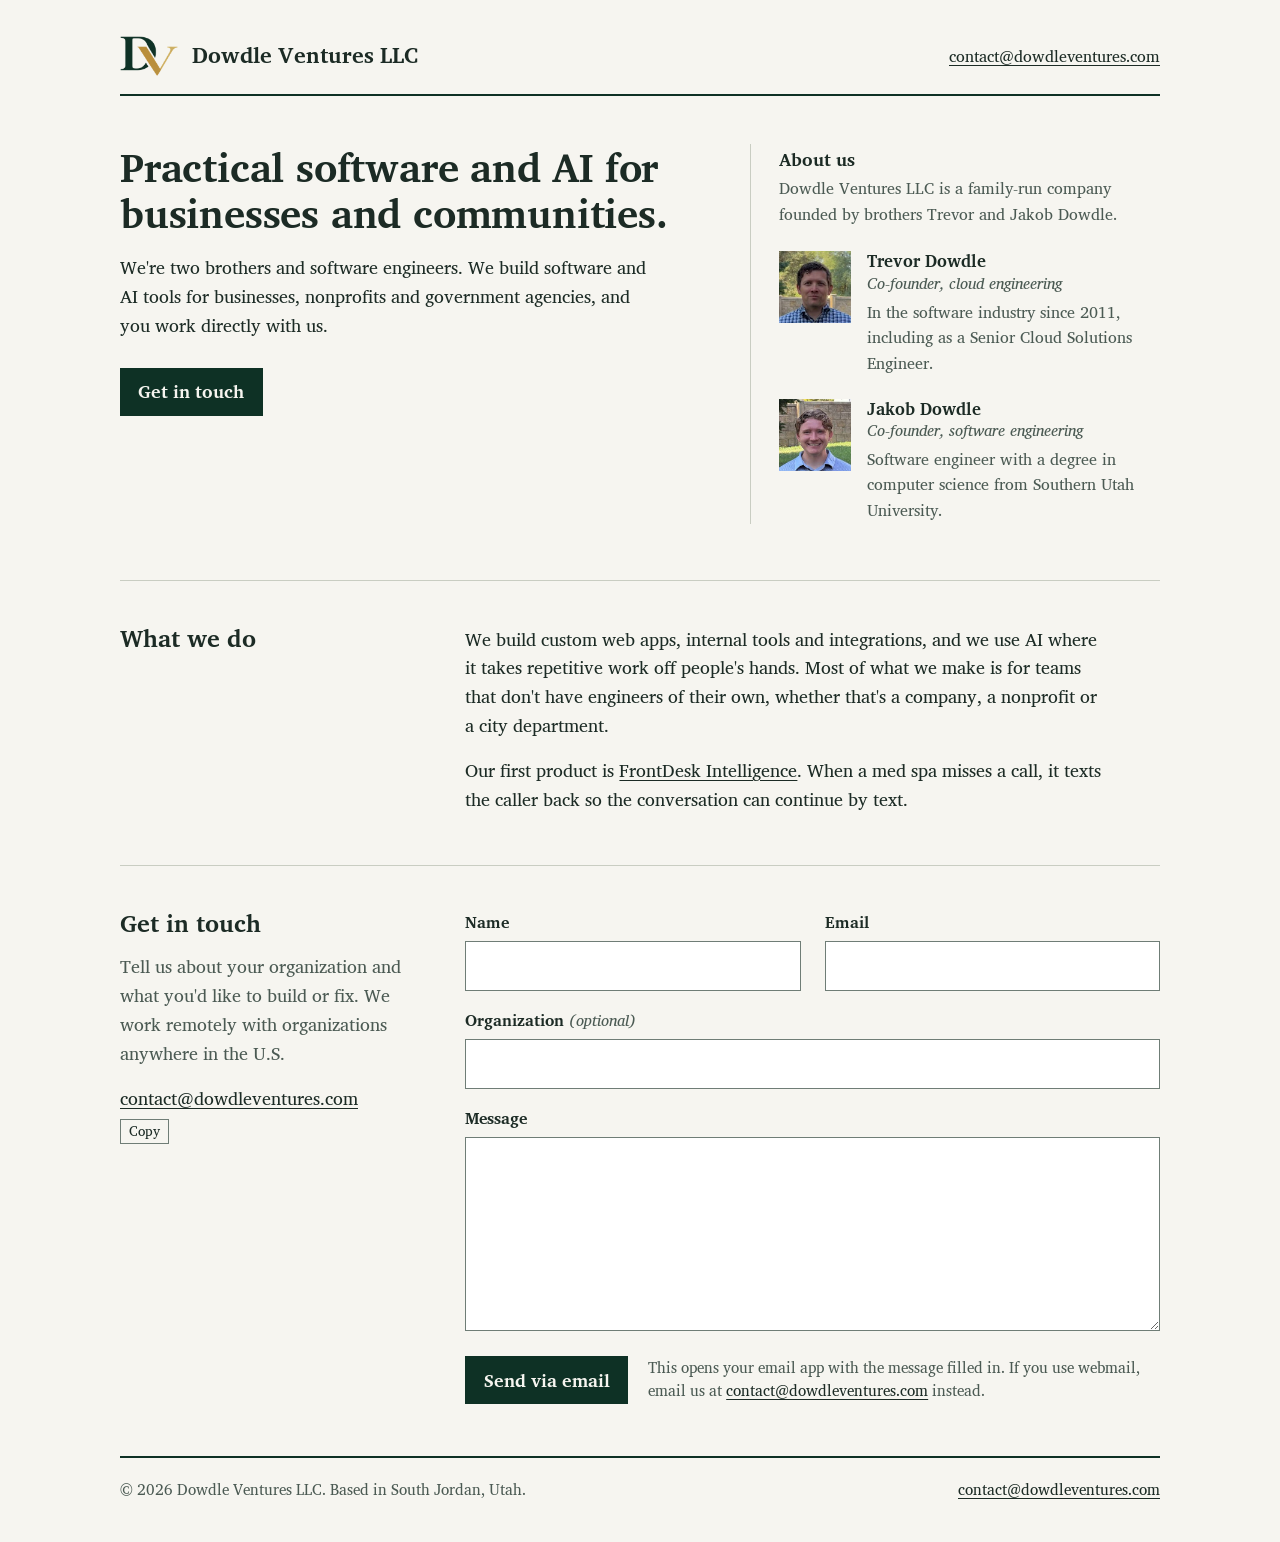
==== dowdleventures/index.html @ 0309ae7b "new page for general dowdle ventures" ====
<!DOCTYPE html>
<html lang="en">
<head>
  <meta charset="UTF-8">
  <meta name="viewport" content="width=device-width, initial-scale=1.0">
  <!--
    All site copy lives in this file, including the search/social text below.
  -->
  <title>Dowdle Ventures LLC | Practical software and AI for businesses and communities</title>
  <meta name="description" content="Dowdle Ventures LLC is a family-run software company. Brothers Trevor and Jakob Dowdle build practical software and AI tools for businesses, nonprofits and government agencies.">
  <link rel="preconnect" href="https://fonts.googleapis.com">
  <link rel="preconnect" href="https://fonts.gstatic.com" crossorigin>
  <link href="https://fonts.googleapis.com/css2?family=Charis+SIL:ital,wght@0,400;0,700;1,400&display=swap" rel="stylesheet">
  <link rel="stylesheet" href="css/main.css">
  <link rel="icon" type="image/png" sizes="32x32" href="favicon-32.png">
  <link rel="apple-touch-icon" href="apple-touch-icon.png">
  <link rel="canonical" href="https://dowdleventures.com/">
  <meta name="theme-color" content="#f6f5f0">
  <meta property="og:type" content="website">
  <meta property="og:site_name" content="Dowdle Ventures">
  <meta property="og:title" content="Dowdle Ventures LLC | Practical software and AI for businesses and communities">
  <meta property="og:description" content="A family-run software company building practical software and AI tools for businesses, nonprofits and government agencies.">
  <meta property="og:url" content="https://dowdleventures.com/">
  <meta property="og:image" content="https://dowdleventures.com/og-image.png">
  <meta property="og:image:width" content="1200">
  <meta property="og:image:height" content="630">
  <meta property="og:image:alt" content="Dowdle Ventures logo">
  <meta name="twitter:card" content="summary_large_image">
  <meta name="twitter:title" content="Dowdle Ventures LLC | Practical software and AI for businesses and communities">
  <meta name="twitter:description" content="A family-run software company building practical software and AI tools for businesses, nonprofits and government agencies.">
  <meta name="twitter:image" content="https://dowdleventures.com/og-image.png">
  <script type="application/ld+json">
  {
    "@context": "https://schema.org",
    "@type": "Organization",
    "@id": "https://dowdleventures.com/#organization",
    "name": "Dowdle Ventures LLC",
    "alternateName": "Dowdle Ventures",
    "description": "Family-run software company building practical software and AI tools for businesses, nonprofits and government agencies.",
    "areaServed": { "@type": "Country", "name": "United States" },
    "url": "https://dowdleventures.com/",
    "logo": "https://dowdleventures.com/img/logo-square.png",
    "image": "https://dowdleventures.com/og-image.png",
    "email": "contact@dowdleventures.com",
    "address": {
      "@type": "PostalAddress",
      "addressLocality": "South Jordan",
      "addressRegion": "UT",
      "addressCountry": "US"
    },
    "founder": [
      { "@type": "Person", "name": "Trevor Dowdle", "jobTitle": "Co-Founder" },
      {
        "@type": "Person",
        "name": "Jakob Dowdle",
        "jobTitle": "Co-Founder",
        "alumniOf": { "@type": "CollegeOrUniversity", "name": "Southern Utah University" }
      }
    ],
    "subOrganization": {
      "@type": "Organization",
      "name": "FrontDesk Intelligence",
      "url": "https://frontdesk.dowdleventures.com/"
    }
  }
  </script>
</head>
<body>
  <a class="skip-link" href="#main">Skip to content</a>

  <div class="container">
    <!-- Letterhead: name on the left, how to reach us on the right -->
    <header class="letterhead">
      <a class="logo" href="/">
        <img class="logo-mark" src="img/logo.png" alt="" width="192" height="132">
        <span>Dowdle Ventures LLC</span>
      </a>
      <address class="letterhead-contact">
        <a href="mailto:contact@dowdleventures.com">contact@dowdleventures.com</a>
      </address>
    </header>

    <main id="main">
      <div class="intro">
        <section class="hero" aria-labelledby="hero-title">
          <h1 id="hero-title">Practical software and AI for businesses and communities.</h1>
          <p>
            We're two brothers and software engineers. We build software and AI tools for businesses, nonprofits and government agencies, and you work directly with us.
          </p>
          <a class="btn" href="#contact">Get in touch</a>
        </section>

        <section class="about" id="about" aria-labelledby="about-title">
          <h2 id="about-title">About us</h2>
          <p class="about-lede">Dowdle Ventures LLC is a family-run company founded by brothers Trevor and Jakob Dowdle.</p>
          <article class="founder">
            <img class="founder-photo" src="img/trevor.jpg" alt="Trevor Dowdle" width="240" height="240">
            <div>
              <h3>Trevor Dowdle</h3>
              <p class="founder-role">Co-founder, cloud engineering</p>
              <p>In the software industry since 2011, including as a Senior Cloud Solutions Engineer.</p>
            </div>
          </article>
          <article class="founder">
            <img class="founder-photo" src="img/jakob.jpg" alt="Jakob Dowdle" width="240" height="240">
            <div>
              <h3>Jakob Dowdle</h3>
              <p class="founder-role">Co-founder, software engineering</p>
              <p>Software engineer with a degree in computer science from Southern Utah University.</p>
            </div>
          </article>
        </section>
      </div>

      <section class="what" id="what-we-do" aria-labelledby="what-title">
        <h2 id="what-title">What we do</h2>
        <div class="what-body">
          <p>
            We build custom web apps, internal tools and integrations, and we use AI where it takes repetitive work off people's hands. Most of what we make is for teams that don't have engineers of their own, whether that's a company, a nonprofit or a city department.
          </p>
          <p>
            Our first product is <a href="https://frontdesk.dowdleventures.com/">FrontDesk Intelligence</a>. When a med spa misses a call, it texts the caller back so the conversation can continue by text.
          </p>
        </div>
      </section>

      <section class="contact" id="contact" aria-labelledby="contact-title">
        <div class="contact-intro">
          <h2 id="contact-title">Get in touch</h2>
          <p>Tell us about your organization and what you'd like to build or fix. We work remotely with organizations anywhere in the U.S.</p>
          <p class="contact-email">
            <a href="mailto:contact@dowdleventures.com">contact@dowdleventures.com</a>
            <button class="copy-btn" type="button" data-copy="contact@dowdleventures.com" data-copied-label="Copied" aria-label="Copy email address">Copy</button>
          </p>
        </div>

        <!-- Opens the visitor's email app with the message filled in. Without JS the
             browser falls back to the plain mailto action. -->
        <form class="contact-form" action="mailto:contact@dowdleventures.com" method="post" enctype="text/plain" data-subject="Website inquiry">
          <div class="field">
            <label for="cf-name">Name</label>
            <input id="cf-name" name="name" type="text" autocomplete="name" required>
          </div>
          <div class="field">
            <label for="cf-email">Email</label>
            <input id="cf-email" name="email" type="email" autocomplete="email" required>
          </div>
          <div class="field field-wide">
            <label for="cf-org">Organization <span class="optional">(optional)</span></label>
            <input id="cf-org" name="organization" type="text" autocomplete="organization">
          </div>
          <div class="field field-wide">
            <label for="cf-message">Message</label>
            <textarea id="cf-message" name="message" rows="6" required></textarea>
          </div>
          <div class="form-actions field-wide">
            <button class="btn" type="submit">Send via email</button>
            <p class="form-note">
              This opens your email app with the message filled in. If you use webmail, email us at
              <a href="mailto:contact@dowdleventures.com">contact@dowdleventures.com</a> instead.
            </p>
          </div>
          <p class="form-status field-wide" role="status" hidden>
            Your email app should now be open with your message ready to send. If nothing happened, email us at
            <a href="mailto:contact@dowdleventures.com">contact@dowdleventures.com</a>.
          </p>
        </form>
      </section>
    </main>

    <footer class="site-footer">
      <p>&copy; <span id="year">2026</span> Dowdle Ventures LLC. Based in South Jordan, Utah.</p>
      <p><a href="mailto:contact@dowdleventures.com">contact@dowdleventures.com</a></p>
    </footer>
  </div>

  <script src="js/main.js"></script>
</body>
</html>
---- dowdleventures/css/main.css ----
:root {
  /* Palette: one paper, one ink, plus the logo's own green and gold (sampled
     from img/logo.png). Green for structure (rules, buttons), gold for the
     logo and link hover only; gold fails text contrast on paper. */
  --paper: #f6f5f0;
  --field: #ffffff;
  --ink: #1c2b25;
  --ink-soft: #4b5a53;
  --evergreen: #0e3125;
  --gold: #bd9543;
  --rule: #c9cdc2;
  --field-border: #6f7d76;
  /* Letterhead: one book face for everything. Charis SIL is the Charter design. */
  --font: "Charis SIL", Charter, "Bitstream Charter", Georgia, serif;
  --max-width: 1040px;
}

*,
*::before,
*::after {
  box-sizing: border-box;
}

html {
  /* Firefox + Chrome 121+ */
  scrollbar-color: #c1c1c1 #f1f1f1;
}

@media (prefers-reduced-motion: no-preference) {
  html {
    scroll-behavior: smooth;
  }
}

/* Same classic grey scrollbar as the FDI site. */
::-webkit-scrollbar {
  width: 16px;
  height: 16px;
}

::-webkit-scrollbar-track {
  background: #f1f1f1;
}

::-webkit-scrollbar-thumb {
  background: #c1c1c1;
}

::-webkit-scrollbar-thumb:hover {
  background: #a8a8a8;
}

::-webkit-scrollbar-thumb:active {
  background: #787878;
}

body {
  margin: 0;
  font-family: var(--font);
  font-size: 1.125rem;
  line-height: 1.6;
  color: var(--ink);
  background: var(--paper);
}

::selection {
  background: var(--gold);
  color: var(--ink);
}

a {
  color: var(--ink);
  text-decoration-thickness: 1px;
  text-underline-offset: 3px;
}

a:hover {
  text-decoration-color: var(--gold);
  text-decoration-thickness: 2px;
}

:focus-visible {
  outline: 2px solid var(--evergreen);
  outline-offset: 3px;
}

h1,
h2,
h3 {
  font-weight: 700;
  line-height: 1.15;
}

.container {
  width: min(100% - 2.5rem, var(--max-width));
  margin-inline: auto;
}

.skip-link {
  position: absolute;
  left: 1rem;
  top: -4rem;
  padding: 0.5rem 1rem;
  background: var(--evergreen);
  color: var(--paper);
}

.skip-link:focus {
  top: 1rem;
}

/* Letterhead */
.letterhead {
  display: flex;
  justify-content: space-between;
  align-items: center;
  gap: 1rem 2rem;
  padding: 2.25rem 0 1.1rem;
  border-bottom: 2px solid var(--evergreen);
}

.logo {
  display: inline-flex;
  align-items: center;
  gap: 0.85rem;
  font-size: 1.375rem;
  font-weight: 700;
  text-decoration: none;
}

/* The monogram's letters sit straight on the paper, no tile. */
.logo-mark {
  width: auto;
  height: 2.5rem;
  display: block;
}

.letterhead-contact {
  font-style: normal;
  font-size: 1rem;
  line-height: 1.5;
  text-align: right;
}

/* Intro: pitch on the left, who we are on the right */
.intro {
  display: grid;
  grid-template-columns: 1.4fr 1fr;
  gap: 3.5rem;
  padding: 3rem 0 3.5rem;
}

.hero h1 {
  margin: 0 0 1.1rem;
  font-size: clamp(2rem, 4.2vw, 2.5rem);
  letter-spacing: -0.005em;
}

.hero p {
  margin: 0 0 1.75rem;
  max-width: 34rem;
}

.btn {
  display: inline-block;
  padding: 0.6rem 1.15rem;
  border: 0;
  border-radius: 0;
  background: var(--evergreen);
  color: var(--paper);
  font: inherit;
  font-weight: 700;
  text-decoration: none;
  cursor: pointer;
}

.btn:hover {
  background: var(--gold);
  color: var(--ink);
}

.about {
  padding-left: 1.75rem;
  border-left: 1px solid var(--rule);
}

.about h2 {
  margin: 0.35rem 0 0.4rem;
  font-size: 1.125rem;
}

.about-lede {
  margin: 0 0 1.5rem;
  font-size: 1rem;
  color: var(--ink-soft);
}

.founder {
  display: grid;
  grid-template-columns: 4.5rem 1fr;
  gap: 1rem;
  align-items: start;
  margin-bottom: 1.4rem;
  font-size: 1rem;
}

.founder:last-child {
  margin-bottom: 0;
}

.founder-photo {
  width: 4.5rem;
  height: 4.5rem;
  object-fit: cover;
  display: block;
}

.founder h3 {
  margin: 0;
  font-size: 1.05rem;
}

.founder p {
  margin: 0;
  color: var(--ink-soft);
}

.founder .founder-role {
  font-style: italic;
  margin-bottom: 0.2rem;
}

/* Sections below the intro */
.what,
.contact {
  padding: 2.75rem 0 3.25rem;
  border-top: 1px solid var(--rule);
}

.what h2,
.contact h2 {
  margin: 0 0 0.9rem;
  font-size: 1.5rem;
}

.what {
  display: grid;
  grid-template-columns: 1fr 2.4fr;
  gap: 1rem 3.5rem;
}

.what-body p {
  margin: 0 0 1rem;
  max-width: 40rem;
}

.what-body p:last-child {
  margin-bottom: 0;
}

/* Contact */
.contact {
  display: grid;
  grid-template-columns: 1fr 2.4fr;
  gap: 1.5rem 3.5rem;
}

.contact-intro p {
  margin: 0 0 1rem;
}

.contact-intro p:first-of-type {
  color: var(--ink-soft);
}

.contact-email {
  display: flex;
  flex-wrap: wrap;
  align-items: center;
  gap: 0.4rem 0.6rem;
}

.copy-btn {
  padding: 0.05rem 0.5rem;
  border: 1px solid var(--field-border);
  border-radius: 0;
  background: transparent;
  font: inherit;
  font-size: 0.85rem;
  color: var(--ink);
  cursor: pointer;
}

.copy-btn:hover {
  border-color: var(--evergreen);
  background: var(--evergreen);
  color: var(--paper);
}

.copy-btn.copied {
  border-color: var(--gold);
  background: var(--gold);
  color: var(--ink);
}

.contact-form {
  display: grid;
  grid-template-columns: 1fr 1fr;
  gap: 1.1rem 1.5rem;
}

.field-wide {
  grid-column: 1 / -1;
}

.field label {
  display: block;
  margin-bottom: 0.3rem;
  font-size: 1rem;
  font-weight: 700;
}

.optional {
  font-weight: 400;
  font-style: italic;
  color: var(--ink-soft);
}

.field input,
.field textarea {
  width: 100%;
  padding: 0.6rem 0.75rem;
  border: 1px solid var(--field-border);
  border-radius: 0;
  background: var(--field);
  color: var(--ink);
  font: inherit;
}

.field textarea {
  min-height: 9rem;
  resize: vertical;
}

.field input:focus-visible,
.field textarea:focus-visible {
  outline-offset: 0;
  border-color: var(--evergreen);
}

.form-actions {
  display: flex;
  flex-wrap: wrap;
  align-items: center;
  gap: 0.75rem 1.25rem;
}

.form-note,
.form-status {
  margin: 0;
  font-size: 0.95rem;
  line-height: 1.5;
  color: var(--ink-soft);
}

.form-note {
  flex: 1 1 18rem;
}

.form-status {
  padding: 0.75rem 1rem;
  border-left: 3px solid var(--evergreen);
  background: var(--field);
  color: var(--ink);
}

/* Footer: the bottom of the letter */
.site-footer {
  display: flex;
  flex-wrap: wrap;
  justify-content: space-between;
  gap: 0.25rem 2rem;
  padding: 1.25rem 0 2.5rem;
  border-top: 2px solid var(--evergreen);
  font-size: 0.95rem;
  color: var(--ink-soft);
}

.site-footer p {
  margin: 0;
}

@media (max-width: 860px) {
  .intro,
  .what,
  .contact {
    grid-template-columns: 1fr;
  }

  .intro {
    gap: 2.5rem;
    padding-top: 2.25rem;
  }

  .about {
    padding: 1.75rem 0 0;
    border-left: 0;
    border-top: 1px solid var(--rule);
  }

  .what h2 {
    margin-bottom: 0;
  }
}

@media (max-width: 560px) {
  .letterhead {
    flex-direction: column;
    align-items: flex-start;
    padding-top: 1.5rem;
  }

  .letterhead-contact {
    text-align: left;
  }

  .contact-form {
    grid-template-columns: 1fr;
  }
}
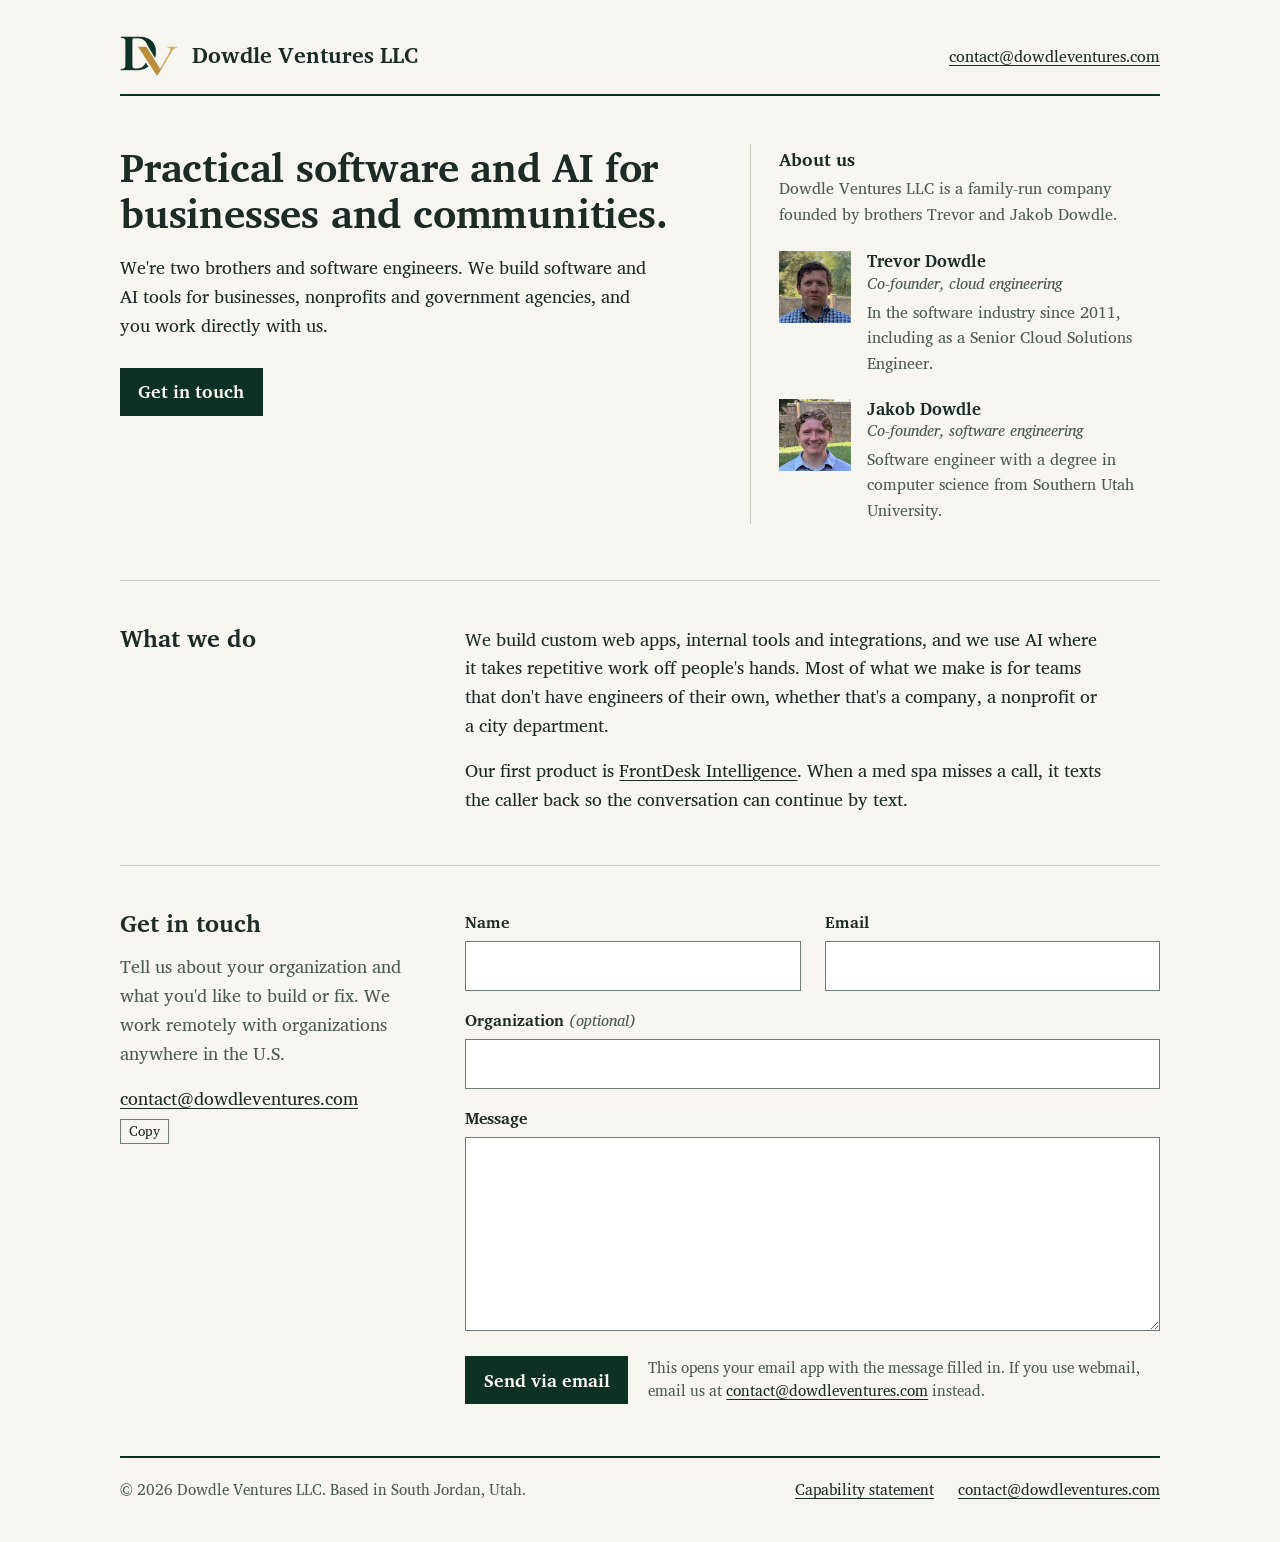
==== commit 25097c6d: "capability-statement" ====
--- a/dowdleventures/index.html
+++ b/dowdleventures/index.html
@@ -170,7 +170,7 @@
 
     <footer class="site-footer">
       <p>&copy; <span id="year">2026</span> Dowdle Ventures LLC. Based in South Jordan, Utah.</p>
-      <p><a href="mailto:contact@dowdleventures.com">contact@dowdleventures.com</a></p>
+      <p class="footer-links"><a href="capability-statement">Capability statement</a> <a href="mailto:contact@dowdleventures.com">contact@dowdleventures.com</a></p>
     </footer>
   </div>
 
--- a/dowdleventures/css/main.css
+++ b/dowdleventures/css/main.css
@@ -390,6 +390,12 @@
   margin: 0;
 }
 
+.footer-links {
+  display: flex;
+  flex-wrap: wrap;
+  gap: 0.25rem 1.5rem;
+}
+
 @media (max-width: 860px) {
   .intro,
   .what,
@@ -428,3 +434,159 @@
     grid-template-columns: 1fr;
   }
 }
+
+/* Capability statement (capability-statement.html) */
+.cap-title {
+  display: flex;
+  flex-wrap: wrap;
+  align-items: baseline;
+  justify-content: space-between;
+  gap: 0.5rem 2rem;
+  padding: 2.5rem 0 1.5rem;
+}
+
+.cap-title h1 {
+  margin: 0;
+  font-size: clamp(1.9rem, 4vw, 2.4rem);
+}
+
+.cap-download {
+  margin: 0;
+  font-weight: 700;
+}
+
+.cap-grid {
+  display: grid;
+  grid-template-columns: 1.7fr 1fr;
+  gap: 2.5rem 3.5rem;
+  padding-bottom: 3rem;
+}
+
+.cap-main section + section {
+  margin-top: 1.75rem;
+}
+
+.cap-main h2,
+.cap-data h2 {
+  margin: 0 0 0.5rem;
+  font-size: 1.2rem;
+}
+
+.cap-main p {
+  margin: 0;
+}
+
+.cap-main ul {
+  margin: 0;
+  padding-left: 1.2rem;
+}
+
+.cap-main li + li {
+  margin-top: 0.35rem;
+}
+
+.cap-data {
+  align-self: start;
+  padding-left: 1.75rem;
+  border-left: 1px solid var(--rule);
+  font-size: 1rem;
+}
+
+.cap-data dl {
+  margin: 0;
+}
+
+.cap-data dl > div + div {
+  margin-top: 0.85rem;
+}
+
+.cap-data dt {
+  font-weight: 700;
+}
+
+.cap-data dd {
+  margin: 0;
+  color: var(--ink-soft);
+  overflow-wrap: anywhere;
+}
+
+.naics {
+  margin: 0;
+  padding: 0;
+  list-style: none;
+}
+
+@media (max-width: 860px) {
+  .cap-grid {
+    grid-template-columns: 1fr;
+  }
+
+  .cap-data {
+    padding: 1.75rem 0 0;
+    border-left: 0;
+    border-top: 1px solid var(--rule);
+  }
+}
+
+/* One US Letter page when printed or exported to PDF. */
+@media print {
+  @page {
+    size: letter;
+    margin: 0.55in 0.6in;
+  }
+
+  html {
+    scrollbar-color: auto;
+  }
+
+  body {
+    background: #fff;
+    font-size: 10.5pt;
+    line-height: 1.45;
+  }
+
+  .container {
+    width: auto;
+  }
+
+  .skip-link,
+  .cap-download,
+  .site-footer {
+    display: none;
+  }
+
+  .letterhead {
+    padding-top: 0;
+  }
+
+  .cap-title {
+    padding: 0.3in 0 0.2in;
+  }
+
+  .cap-title h1 {
+    font-size: 20pt;
+  }
+
+  .cap-grid {
+    grid-template-columns: 1.7fr 1fr;
+    gap: 0.4in;
+    padding-bottom: 0;
+  }
+
+  .cap-main h2,
+  .cap-data h2 {
+    font-size: 12pt;
+  }
+
+  /* The printed page is narrower than the 860px breakpoint; keep the side rule. */
+  .cap-data {
+    padding: 0 0 0 0.3in;
+    border-top: 0;
+    border-left: 1px solid var(--rule);
+    font-size: 9.5pt;
+  }
+
+  a {
+    text-decoration: none;
+  }
+}
